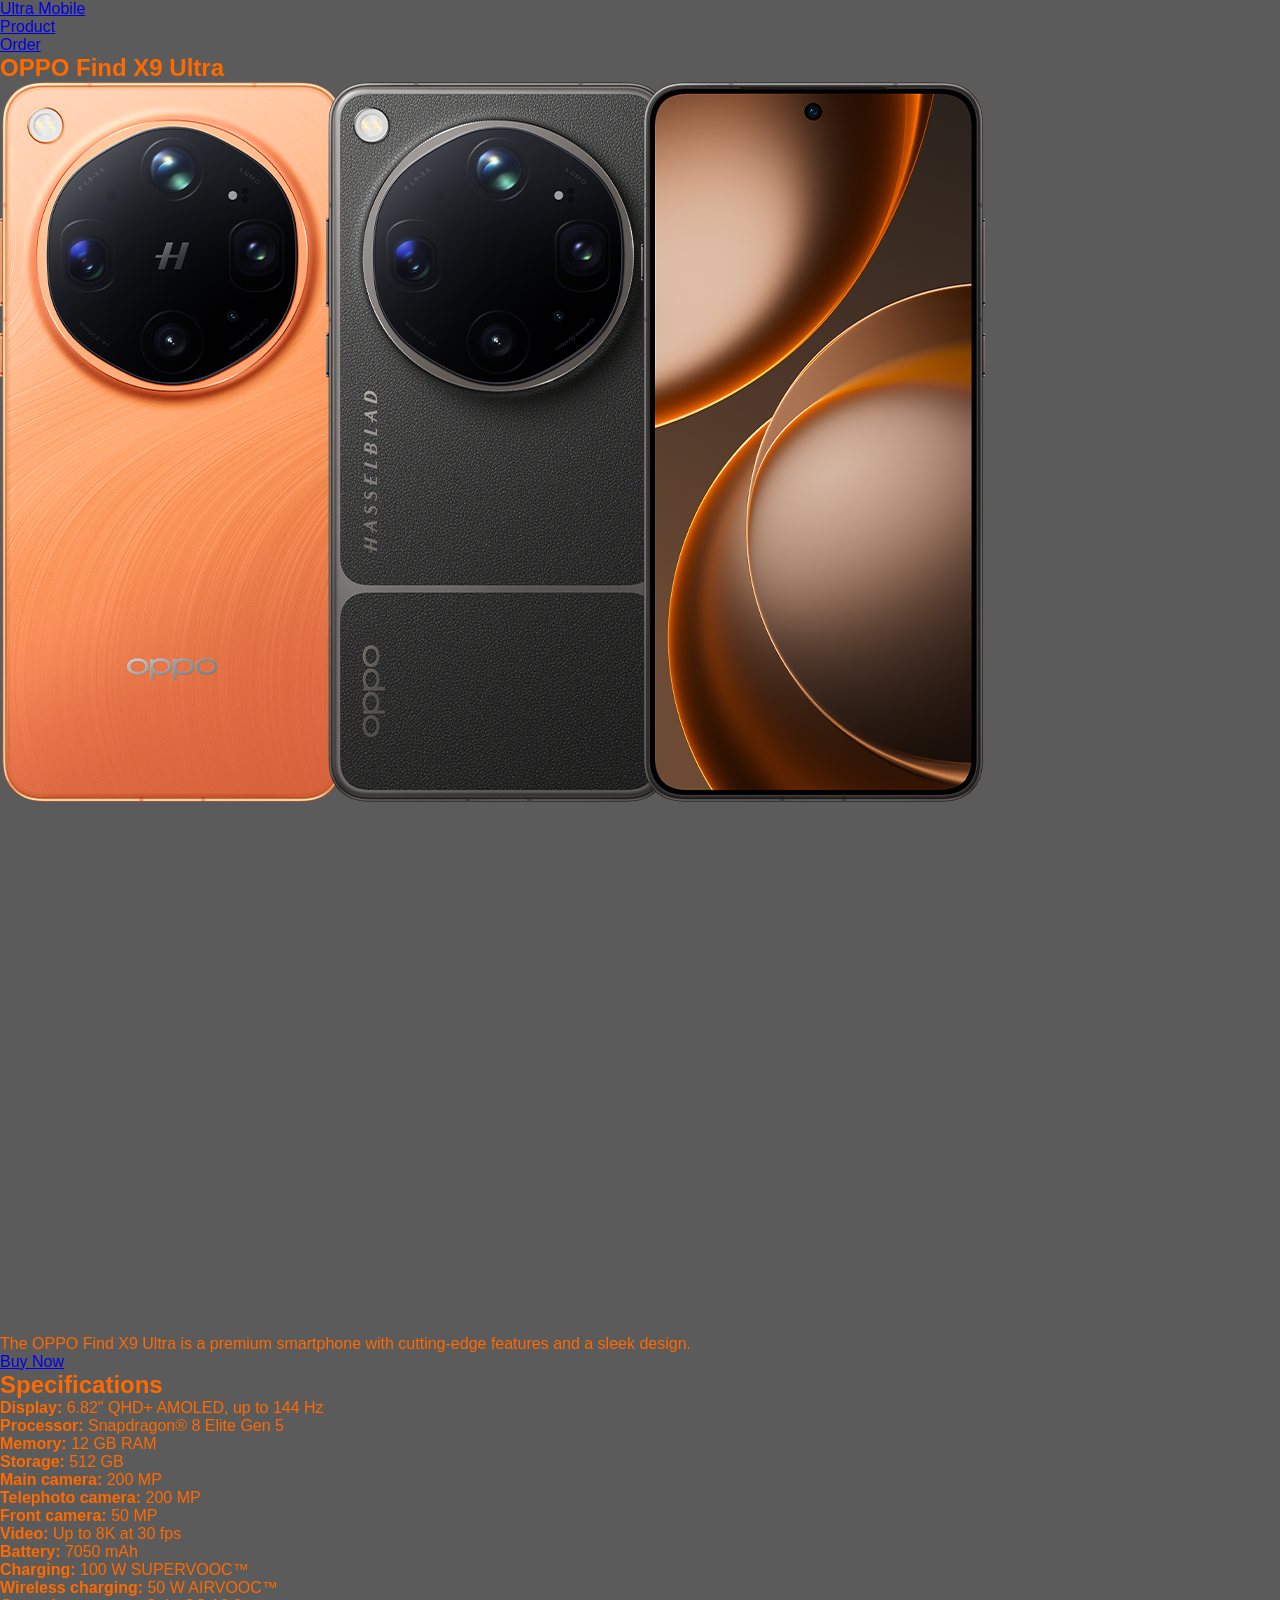
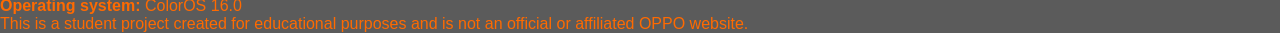
==== index.html @ 40c6cb34 "Oppdatert spesifikasjonen og gjort de strong. Og litt annen endring som farge alternativene" ====
<!doctype html>
<html lang="en">
  <head>
    <meta charset="UTF-8" />
    <meta name="viewport" content="width=device-width, initial-scale=1.0" />
    <title>OPPO Find X9 Ultra | Ultra Mobile</title>
    <link rel="stylesheet" href="css/styles.css" />
  </head>
  <body>
    <header>
      <nav class="navbar">
        <div class="logo">
          <a href="index.html">Ultra Mobile</a>
        </div>
        <ul class="nav-links">
          <li><a href="index.html">Product</a></li>
          <li><a href="order.html">Order</a></li>
        </ul>
      </nav>
    </header>
    <main>
      <section class="product">
        <h1 strong>OPPO Find X9 Ultra</h1>
        <img
          class="product-image"
          src="assets/images/orange-brown.png"
          alt="OPPO Find X9 Ultra smartphone in Canyon Orange AND Tundra Umber"
        />

        <iframe
          width="934"
          height="525"
          src="https://www.youtube.com/embed/SJoETX7-vs0"
          title="Your Next Camera Is Here | OPPO Find X9 Ultra"
          frameborder="0"
          allow="
            accelerometer;
            autoplay;
            clipboard-write;
            encrypted-media;
            gyroscope;
            picture-in-picture;
            web-share;
          "
          referrerpolicy="strict-origin-when-cross-origin"
          allowfullscreen   alt="Film of OPPO FIND X9 ULTRA" />
        ></iframe>
      
        <p>
          The OPPO Find X9 Ultra is a premium smartphone with cutting-edge
          features and a sleek design.
        </p>
        <a class="buy-now" href="order.html">Buy Now</a>
  <section class="specifications">
  <h2>Specifications</h2>

  <ul>
    <li><strong>Display:</strong> 6.82" QHD+ AMOLED, up to 144 Hz</li>
    <li><strong>Processor:</strong> Snapdragon® 8 Elite Gen 5</li>
    <li><strong>Memory:</strong> 12 GB RAM</li>
    <li><strong>Storage:</strong> 512 GB</li>
    <li><strong>Main camera:</strong> 200 MP</li>
    <li><strong>Telephoto camera:</strong> 200 MP</li>
    <li><strong>Front camera:</strong> 50 MP</li>
    <li><strong>Video:</strong> Up to 8K at 30 fps</li>
    <li><strong>Battery:</strong> 7050 mAh</li>
    <li><strong>Charging:</strong> 100 W SUPERVOOC™</li>
    <li><strong>Wireless charging:</strong> 50 W AIRVOOC™</li>
    <li><strong>Operating system:</strong> ColorOS 16.0</li>
  </ul>
</section>
      </section>
    </main>
    <footer>
      <p>
        This is a student project created for educational purposes and is not an
        official or affiliated OPPO website.
      </p>
    </footer>
  </body>
</html>
---- css/styles.css ----
* {
  margin: 0;
  padding: 0;
  box-sizing: border-box;
}

body {
  font-family: Arial, sans-serif;
  background-color: rgb(91, 91, 91);
  color: rgb(255, 106, 0);
  height: 100vh;
  width: 100vw;
}
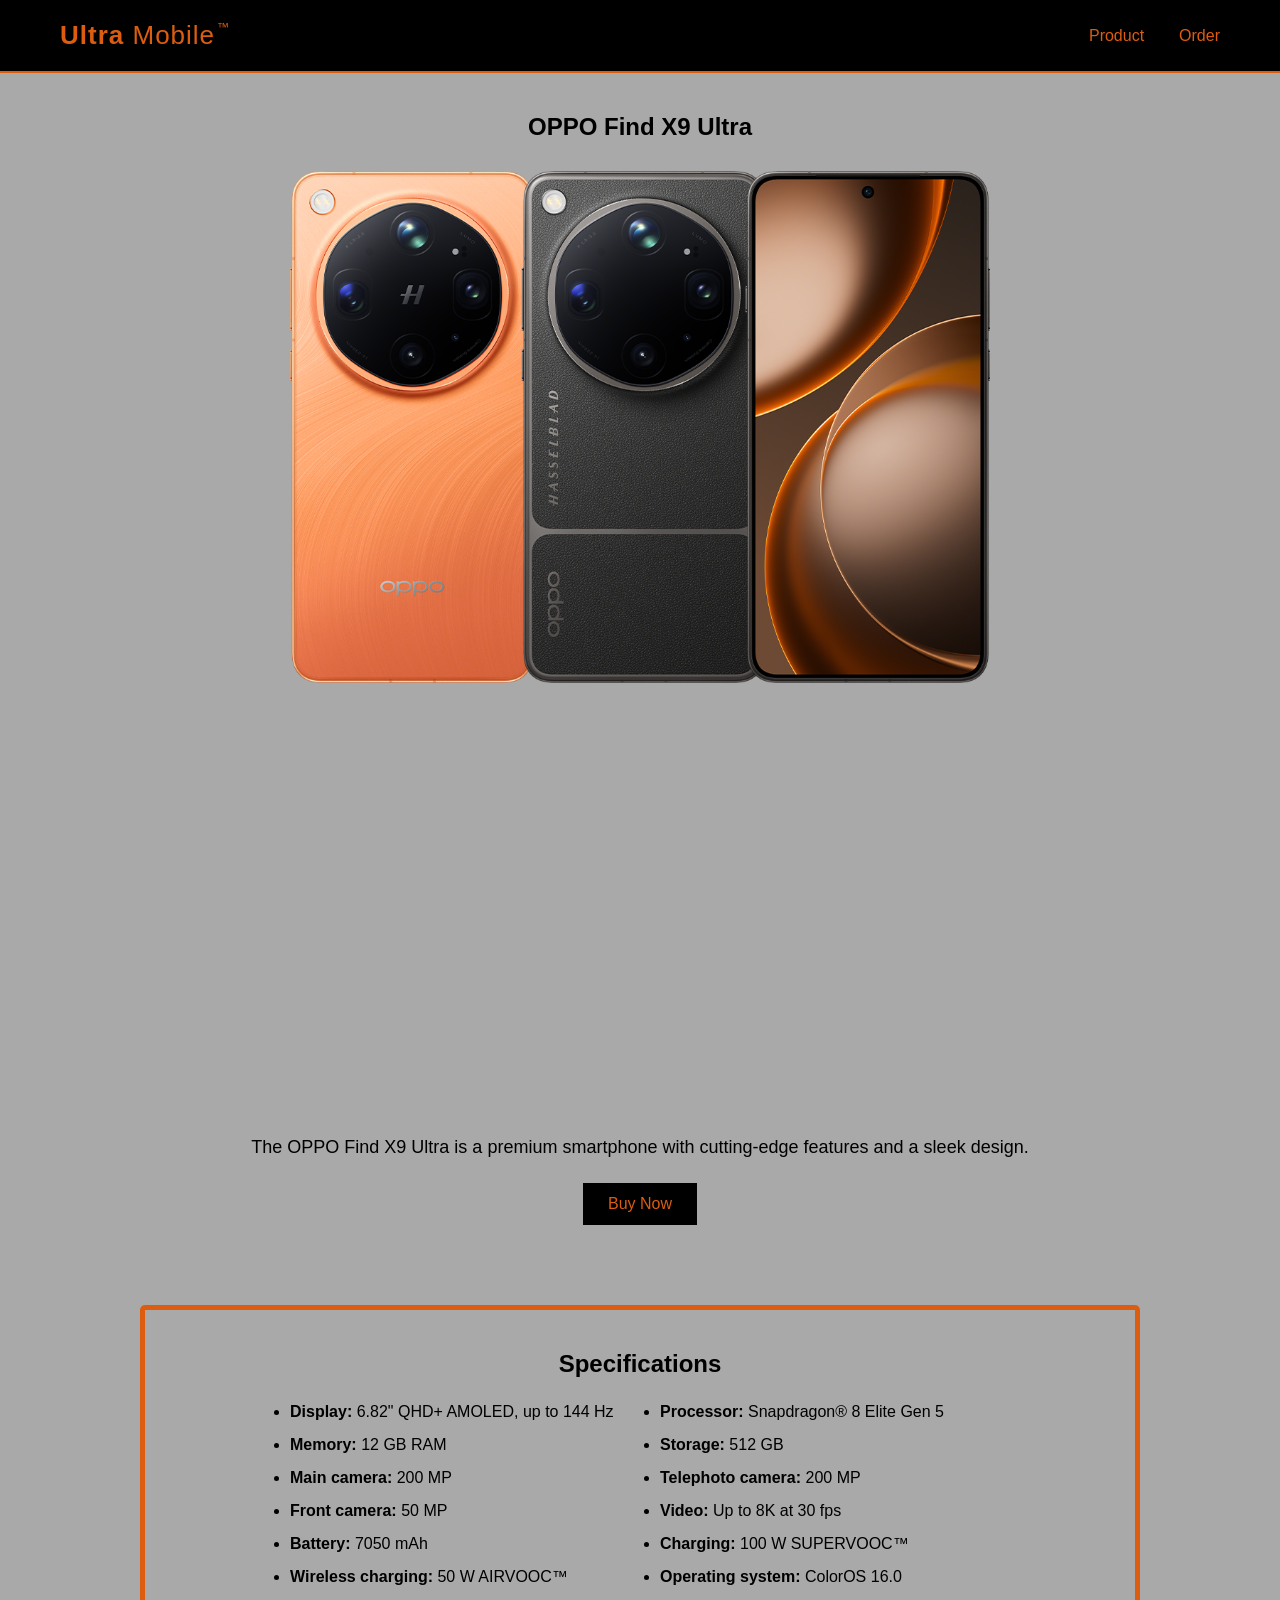
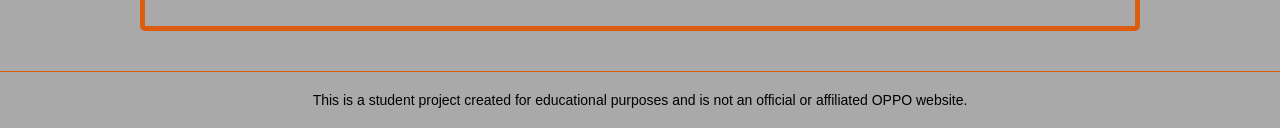
==== commit 5a3d1b69: "Add responsive design, CSS Grid, variables and BEM" ====
--- a/index.html
+++ b/index.html
@@ -9,25 +9,31 @@
   <body>
     <header>
       <nav class="navbar">
-        <div class="logo">
-          <a href="index.html">Ultra Mobile</a>
+        <div class="navbar__logo">
+          <a href="index.html">
+            <span class="navbar__ultra">Ultra</span>
+            Mobile<span class="navbar__trademark">&trade;</span>
+          </a>
         </div>
-        <ul class="nav-links">
-          <li><a href="index.html">Product</a></li>
-          <li><a href="order.html">Order</a></li>
+
+        <ul class="navbar__links">
+          <li><a class="navbar__link" href="index.html">Product</a></li>
+          <li><a class="navbar__link" href="order.html">Order</a></li>
         </ul>
       </nav>
     </header>
     <main>
       <section class="product">
-        <h1 strong>OPPO Find X9 Ultra</h1>
+        <h1>OPPO Find X9 Ultra</h1>
+
         <img
           class="product-image"
           src="assets/images/orange-brown.png"
-          alt="OPPO Find X9 Ultra smartphone in Canyon Orange AND Tundra Umber"
+          alt="OPPO Find X9 Ultra smartphone in Canyon Orange and Tundra Umber"
         />
 
         <iframe
+          class="product-video"
           width="934"
           height="525"
           src="https://www.youtube.com/embed/SJoETX7-vs0"
@@ -43,32 +49,34 @@
             web-share;
           "
           referrerpolicy="strict-origin-when-cross-origin"
-          allowfullscreen   alt="Film of OPPO FIND X9 ULTRA" />
+          allowfullscreen
         ></iframe>
-      
-        <p>
+
+        <p class="product__description">
           The OPPO Find X9 Ultra is a premium smartphone with cutting-edge
           features and a sleek design.
         </p>
+
         <a class="buy-now" href="order.html">Buy Now</a>
-  <section class="specifications">
-  <h2>Specifications</h2>
+      </section>
 
-  <ul>
-    <li><strong>Display:</strong> 6.82" QHD+ AMOLED, up to 144 Hz</li>
-    <li><strong>Processor:</strong> Snapdragon® 8 Elite Gen 5</li>
-    <li><strong>Memory:</strong> 12 GB RAM</li>
-    <li><strong>Storage:</strong> 512 GB</li>
-    <li><strong>Main camera:</strong> 200 MP</li>
-    <li><strong>Telephoto camera:</strong> 200 MP</li>
-    <li><strong>Front camera:</strong> 50 MP</li>
-    <li><strong>Video:</strong> Up to 8K at 30 fps</li>
-    <li><strong>Battery:</strong> 7050 mAh</li>
-    <li><strong>Charging:</strong> 100 W SUPERVOOC™</li>
-    <li><strong>Wireless charging:</strong> 50 W AIRVOOC™</li>
-    <li><strong>Operating system:</strong> ColorOS 16.0</li>
-  </ul>
-</section>
+      <section class="specifications">
+        <h2>Specifications</h2>
+
+        <ul>
+          <li><strong>Display:</strong> 6.82" QHD+ AMOLED, up to 144 Hz</li>
+          <li><strong>Processor:</strong> Snapdragon® 8 Elite Gen 5</li>
+          <li><strong>Memory:</strong> 12 GB RAM</li>
+          <li><strong>Storage:</strong> 512 GB</li>
+          <li><strong>Main camera:</strong> 200 MP</li>
+          <li><strong>Telephoto camera:</strong> 200 MP</li>
+          <li><strong>Front camera:</strong> 50 MP</li>
+          <li><strong>Video:</strong> Up to 8K at 30 fps</li>
+          <li><strong>Battery:</strong> 7050 mAh</li>
+          <li><strong>Charging:</strong> 100 W SUPERVOOC™</li>
+          <li><strong>Wireless charging:</strong> 50 W AIRVOOC™</li>
+          <li><strong>Operating system:</strong> ColorOS 16.0</li>
+        </ul>
       </section>
     </main>
     <footer>
--- a/css/styles.css
+++ b/css/styles.css
@@ -1,13 +1,248 @@
+:root {
+  --primary-color: #dc5d0f;
+  --black: #000000;
+  --dark-gray: darkgray;
+  --white: #ffffff;
+  --light-gray: #ddd;
+}
 * {
   margin: 0;
   padding: 0;
   box-sizing: border-box;
 }
-
 body {
-  font-family: Arial, sans-serif;
-  background-color: rgb(91, 91, 91);
-  color: rgb(255, 106, 0);
-  height: 100vh;
-  width: 100vw;
-}
+  font-family: "Franklin Gothic Medium", "Arial Narrow", Arial, sans-serif;
+  background-color: var(--dark-gray);
+}
+.navbar {
+  display: flex;
+  justify-content: space-between;
+  align-items: center;
+  padding: 20px 60px;
+  background-color: var(--black);
+  border-bottom: 2px solid var(--primary-color);
+}
+.navbar__links {
+  display: flex;
+  list-style: none;
+  gap: 35px;
+}
+.navbar a {
+  color: var(--primary-color);
+  text-decoration: none;
+}
+
+.navbar__logo a {
+  font-size: 26px;
+  font-weight: normal;
+  letter-spacing: 1px;
+  position: relative;
+}
+.navbar__ultra {
+  font-weight: bold;
+}
+
+.navbar__trademark {
+  font-size: 12px;
+  vertical-align: top;
+  margin-left: 2px;
+}
+
+.navbar__link {
+  font-size: 16px;
+  padding-bottom: 5px;
+}
+
+.navbar__link:hover {
+  color: #666;
+  border-bottom: 2px solid var(--primary-color);
+}
+.product {
+  text-align: center;
+  padding: 40px 20px;
+}
+.product h1 {
+  margin-bottom: 30px;
+}
+
+.product-image {
+  width: 100%;
+  max-width: 700px;
+  height: auto;
+  display: block;
+  margin: 0 auto 30px;
+}
+.product-video {
+  width: 100%;
+  max-width: 700px;
+  height: 394px;
+  display: block;
+  margin: 0 auto 30px;
+}
+.product__description {
+  margin-bottom: 25px;
+  font-size: 18px;
+  color: var(--black);
+}
+
+.buy-now {
+  display: inline-block;
+  padding: 12px 25px;
+  background-color: var(--black);
+  color: var(--primary-color);
+  text-decoration: none;
+}
+.buy-now:hover {
+  background-color: #444;
+}
+.specifications {
+  max-width: 1000px;
+  margin: 40px auto;
+  padding: 40px;
+  background-color: var(--dark-gray);
+  border: solid 5px var(--primary-color);
+  border-radius: 5px;
+}
+.specifications h2 {
+  text-align: center;
+  margin-bottom: 25px;
+}
+
+.specifications ul {
+  max-width: 700px;
+  margin: 0 auto;
+  display: grid;
+  grid-template-columns: 1fr 1fr;
+  gap: 15px 40px;
+}
+
+/* Begge sider */
+footer {
+  text-align: center;
+  padding: 20px;
+  font-size: 14px;
+  border-top: 1px solid var(--primary-color);
+}
+/* Order Form Styles */
+.order {
+  max-width: 600px;
+  margin: 50px auto;
+  padding: 40px;
+  background-color: var(--white);
+  border: 1px solid var(--light-gray);
+  border-radius: 10px;
+}
+
+.order h1 {
+  text-align: center;
+  margin-bottom: 35px;
+  font-size: 30px;
+}
+.order label {
+  display: block;
+  margin-bottom: 7px;
+  font-weight: bold;
+}
+.order input[type="text"],
+.order input[type="email"],
+.order input[type="number"],
+.order textarea,
+.order select {
+  width: 100%;
+  padding: 12px;
+  margin-bottom: 20px;
+  border: 1px solid #ccc;
+  border-radius: 5px;
+  font-size: 16px;
+}
+.order fieldset {
+  border: 1px solid #ccc;
+  border-radius: 5px;
+  padding: 20px;
+  margin-bottom: 20px;
+}
+#canyon-orange,
+#tundra-umber {
+  appearance: none;
+  width: 18px;
+  height: 18px;
+  border-radius: 50%;
+  vertical-align: middle;
+  cursor: pointer;
+}
+
+#canyon-orange {
+  background-color: #c96b3c;
+  border: 2px solid #c96b3c;
+}
+
+#tundra-umber {
+  background-color: #5b4636;
+  border: 2px solid #5b4636;
+}
+#canyon-orange:checked,
+#tundra-umber:checked {
+  outline: 2px solid black;
+  outline-offset: 2px;
+}
+.order legend {
+  font-weight: bold;
+  padding: 0 5px;
+}
+.order input[type="radio"] {
+  margin-right: 5px;
+}
+
+.order input[type="radio"] + label {
+  display: inline;
+  margin-right: 20px;
+  font-weight: normal;
+}
+.order button {
+  width: 100%;
+  padding: 14px;
+  background-color: var(--black);
+  color: var(--white);
+  border: none;
+  font-size: 16px;
+  cursor: pointer;
+}
+.order button:hover {
+  background-color: var(--primary-color);
+}
+/* Responsive design for smaller screens */
+@media (max-width: 768px) {
+  .navbar {
+    padding: 20px;
+  }
+
+  .navbar__links {
+    gap: 15px;
+  }
+
+  .navbar__logo a {
+    font-size: 22px;
+  }
+
+  .product {
+    padding: 30px 15px;
+  }
+
+  .product-video {
+    height: 250px;
+  }
+
+  .specifications {
+    margin: 20px;
+    padding: 25px;
+  }
+
+  .specifications ul {
+    grid-template-columns: 1fr;
+  }
+
+  .order {
+    margin: 20px;
+    padding: 25px;
+  }
+}
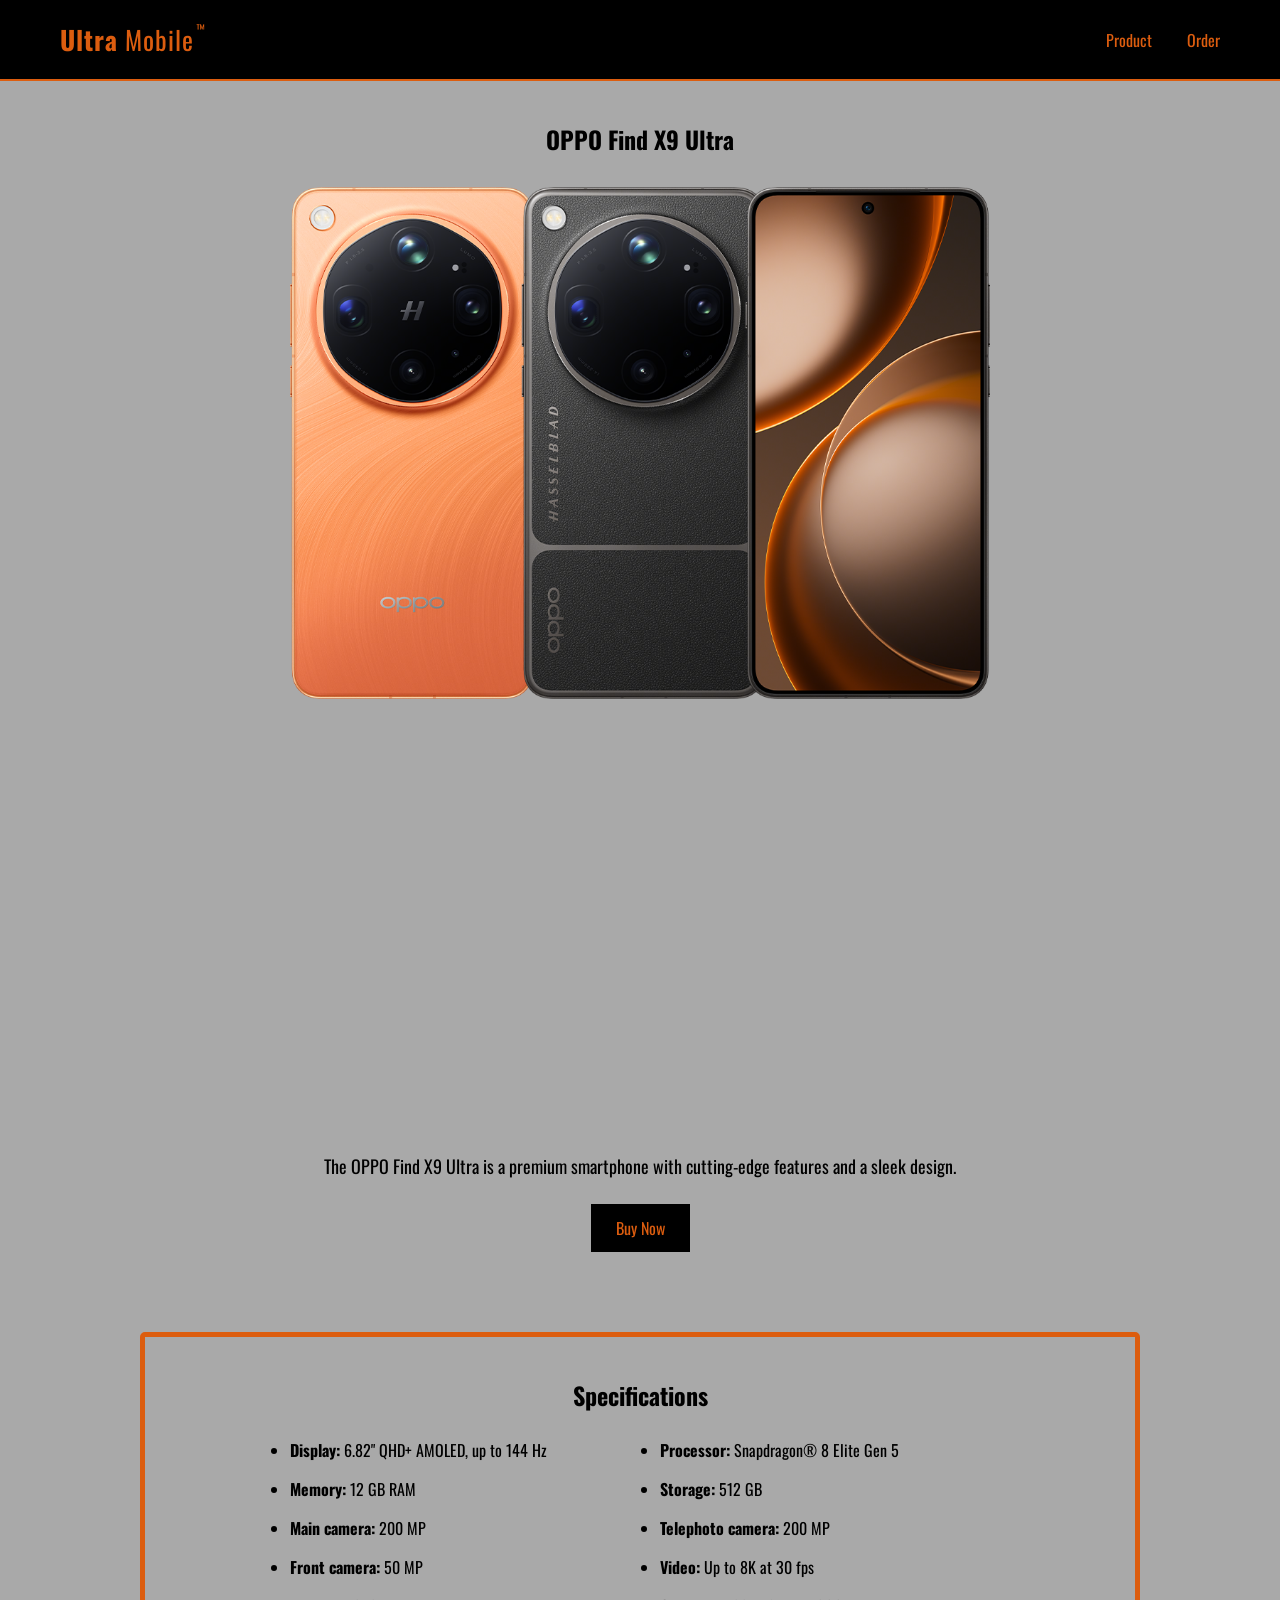
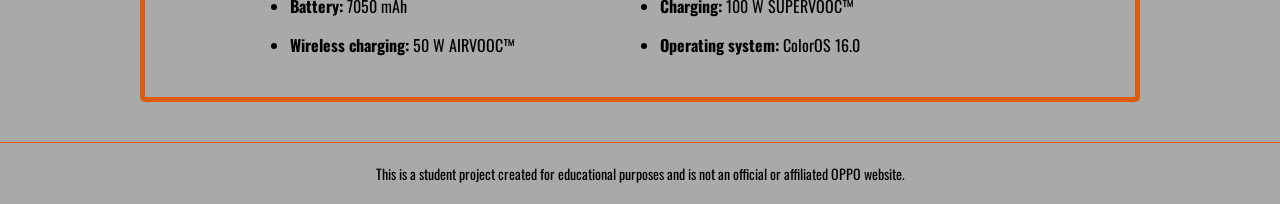
==== commit 1742409a: "Add custom font and improve CSS structure" ====
--- a/index.html
+++ b/index.html
@@ -27,17 +27,19 @@
         <h1>OPPO Find X9 Ultra</h1>
 
         <img
-          class="product-image"
+          class="product__image"
           src="assets/images/orange-brown.png"
-          alt="OPPO Find X9 Ultra smartphone in Canyon Orange and Tundra Umber"
+          alt="OPPO Find X9 Ultra smartphone
+        in Canyon Orange and Tundra Umber"
         />
 
         <iframe
-          class="product-video"
+          class="product__video"
           width="934"
           height="525"
           src="https://www.youtube.com/embed/SJoETX7-vs0"
-          title="Your Next Camera Is Here | OPPO Find X9 Ultra"
+          title="Your Next
+          Camera Is Here | OPPO Find X9 Ultra"
           frameborder="0"
           allow="
             accelerometer;
--- a/css/styles.css
+++ b/css/styles.css
@@ -1,19 +1,28 @@
+/* Google Font */
+
+@import url("https://fonts.googleapis.com/css2?family=Oswald:wght@200..700&display=swap");
+
+/* CSS Variables */
 :root {
   --primary-color: #dc5d0f;
   --black: #000000;
   --dark-gray: darkgray;
   --white: #ffffff;
   --light-gray: #ddd;
-}
+  --font-main: "Oswald", sans-serif;
+  --spacing-large: 40px;
+}
+/* Global Styles */
 * {
   margin: 0;
   padding: 0;
   box-sizing: border-box;
 }
 body {
-  font-family: "Franklin Gothic Medium", "Arial Narrow", Arial, sans-serif;
+  font-family: var(--font-main);
   background-color: var(--dark-gray);
 }
+/* Navigation */
 .navbar {
   display: flex;
   justify-content: space-between;
@@ -57,6 +66,7 @@
   color: #666;
   border-bottom: 2px solid var(--primary-color);
 }
+/* Product Section */
 .product {
   text-align: center;
   padding: 40px 20px;
@@ -65,14 +75,14 @@
   margin-bottom: 30px;
 }
 
-.product-image {
+.product__image {
   width: 100%;
   max-width: 700px;
   height: auto;
   display: block;
   margin: 0 auto 30px;
 }
-.product-video {
+.product__video {
   width: 100%;
   max-width: 700px;
   height: 394px;
@@ -95,10 +105,11 @@
 .buy-now:hover {
   background-color: #444;
 }
+/* Specifications */
 .specifications {
   max-width: 1000px;
-  margin: 40px auto;
-  padding: 40px;
+  margin: var(--spacing-large) auto;
+  padding: var(--spacing-large);
   background-color: var(--dark-gray);
   border: solid 5px var(--primary-color);
   border-radius: 5px;
@@ -116,7 +127,7 @@
   gap: 15px 40px;
 }
 
-/* Begge sider */
+/* Footer works on both pages */
 footer {
   text-align: center;
   padding: 20px;
@@ -146,17 +157,16 @@
 .order input[type="text"],
 .order input[type="email"],
 .order input[type="number"],
-.order textarea,
 .order select {
   width: 100%;
   padding: 12px;
   margin-bottom: 20px;
-  border: 1px solid #ccc;
+  border: 1px solid var(--light-gray);
   border-radius: 5px;
   font-size: 16px;
 }
 .order fieldset {
-  border: 1px solid #ccc;
+  border: 1px solid var(--light-gray);
   border-radius: 5px;
   padding: 20px;
   margin-bottom: 20px;
@@ -182,7 +192,7 @@
 }
 #canyon-orange:checked,
 #tundra-umber:checked {
-  outline: 2px solid black;
+  outline: 2px solid var(--black);
   outline-offset: 2px;
 }
 .order legend {
@@ -210,7 +220,7 @@
 .order button:hover {
   background-color: var(--primary-color);
 }
-/* Responsive design for smaller screens */
+/* Responsive Design */
 @media (max-width: 768px) {
   .navbar {
     padding: 20px;
@@ -228,7 +238,7 @@
     padding: 30px 15px;
   }
 
-  .product-video {
+  .product__video {
     height: 250px;
   }
 
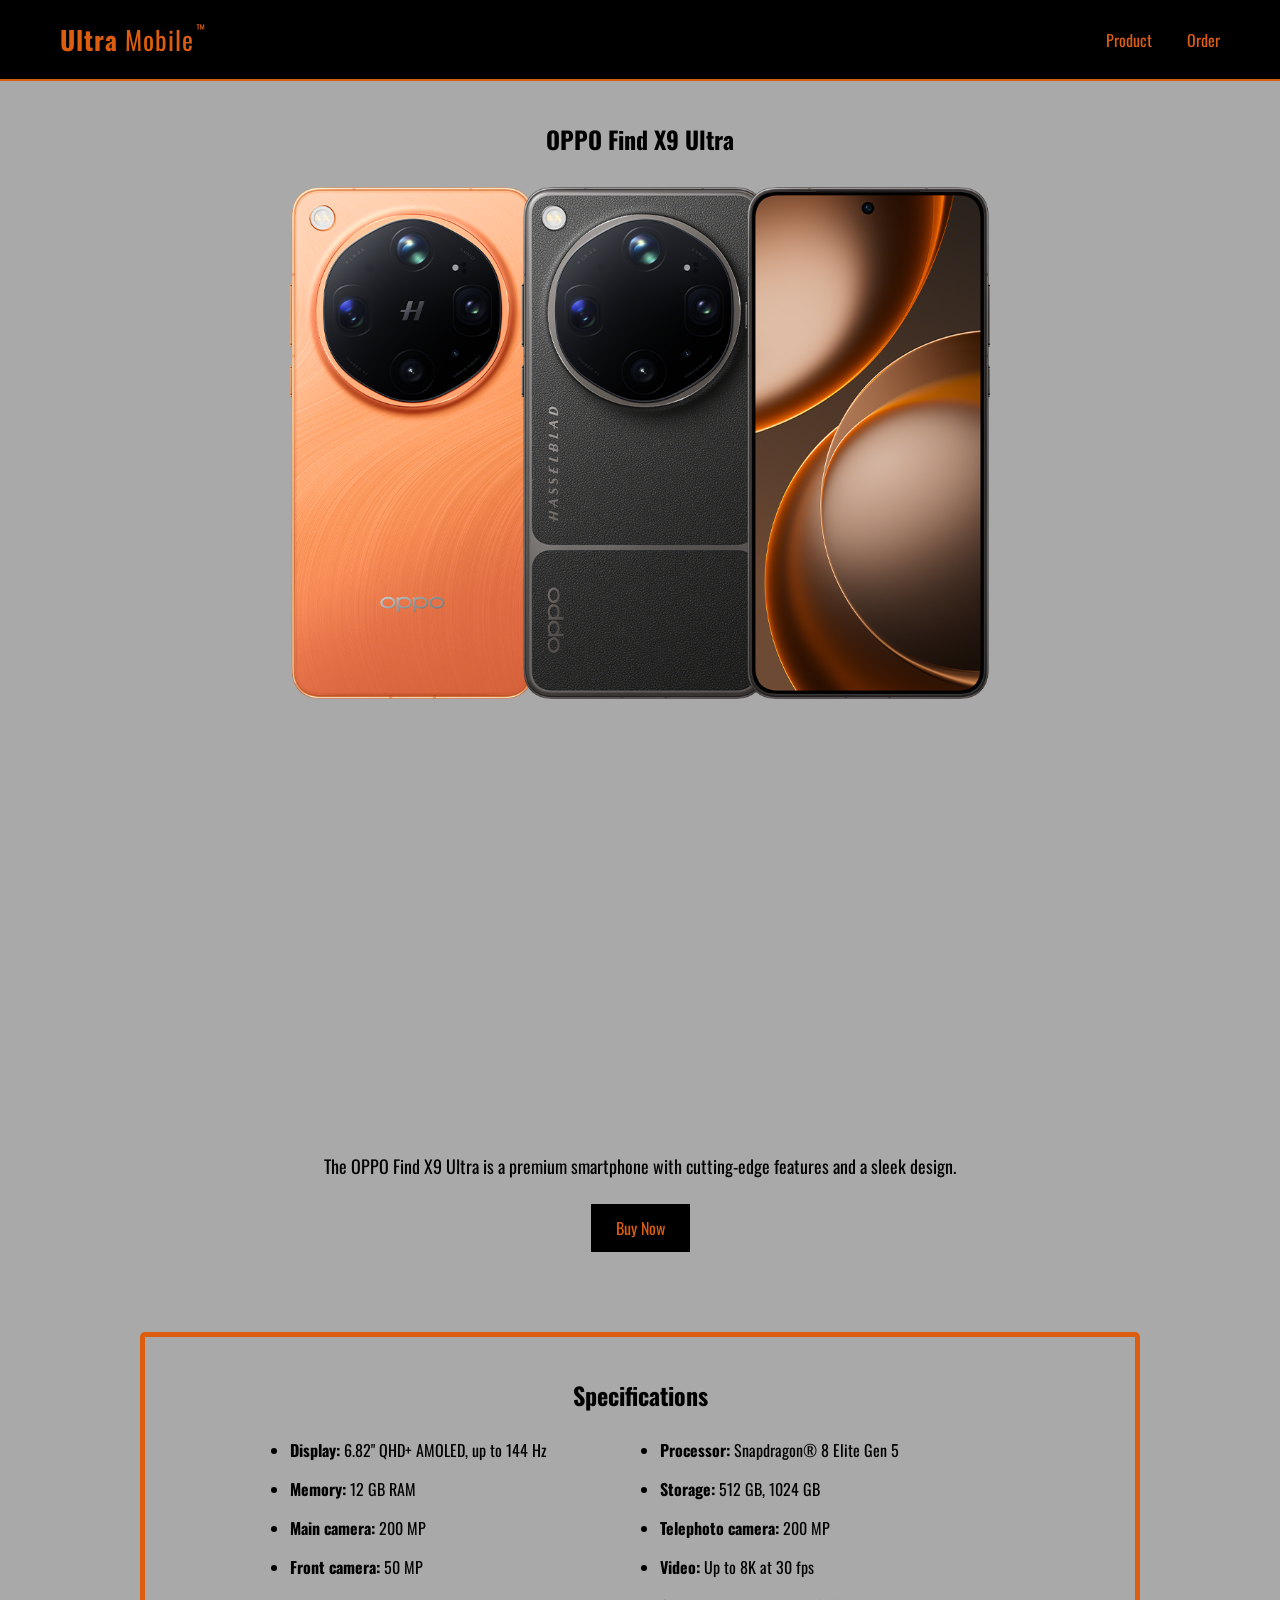
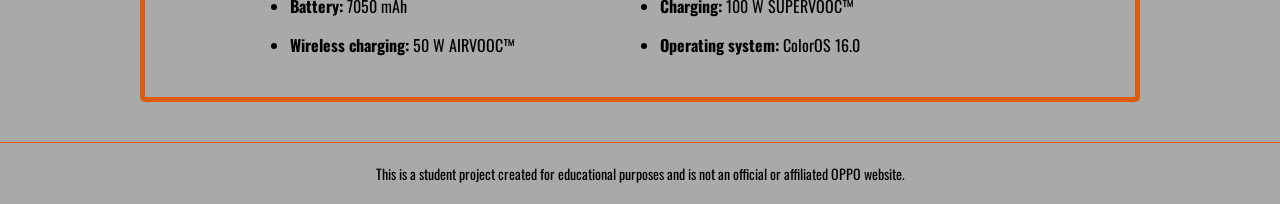
==== commit 761b23e2: "Improve styling and add order page background" ====
--- a/index.html
+++ b/index.html
@@ -69,7 +69,7 @@
           <li><strong>Display:</strong> 6.82" QHD+ AMOLED, up to 144 Hz</li>
           <li><strong>Processor:</strong> Snapdragon® 8 Elite Gen 5</li>
           <li><strong>Memory:</strong> 12 GB RAM</li>
-          <li><strong>Storage:</strong> 512 GB</li>
+          <li><strong>Storage:</strong> 512 GB, 1024 GB</li>
           <li><strong>Main camera:</strong> 200 MP</li>
           <li><strong>Telephoto camera:</strong> 200 MP</li>
           <li><strong>Front camera:</strong> 50 MP</li>
--- a/css/styles.css
+++ b/css/styles.css
@@ -30,7 +30,9 @@
   padding: 20px 60px;
   background-color: var(--black);
   border-bottom: 2px solid var(--primary-color);
-}
+
+}
+
 .navbar__links {
   display: flex;
   list-style: none;
@@ -135,11 +137,17 @@
   border-top: 1px solid var(--primary-color);
 }
 /* Order Form Styles */
+.order-page {
+  background-image: url("../assets/images/imagesbackground.png");
+  background-size: cover;
+  background-position: center;
+  background-attachment: fixed;
+}
 .order {
   max-width: 600px;
   margin: 50px auto;
   padding: 40px;
-  background-color: var(--white);
+  background-color: rgba(255, 255, 255, 0.95); .;
   border: 1px solid var(--light-gray);
   border-radius: 10px;
 }
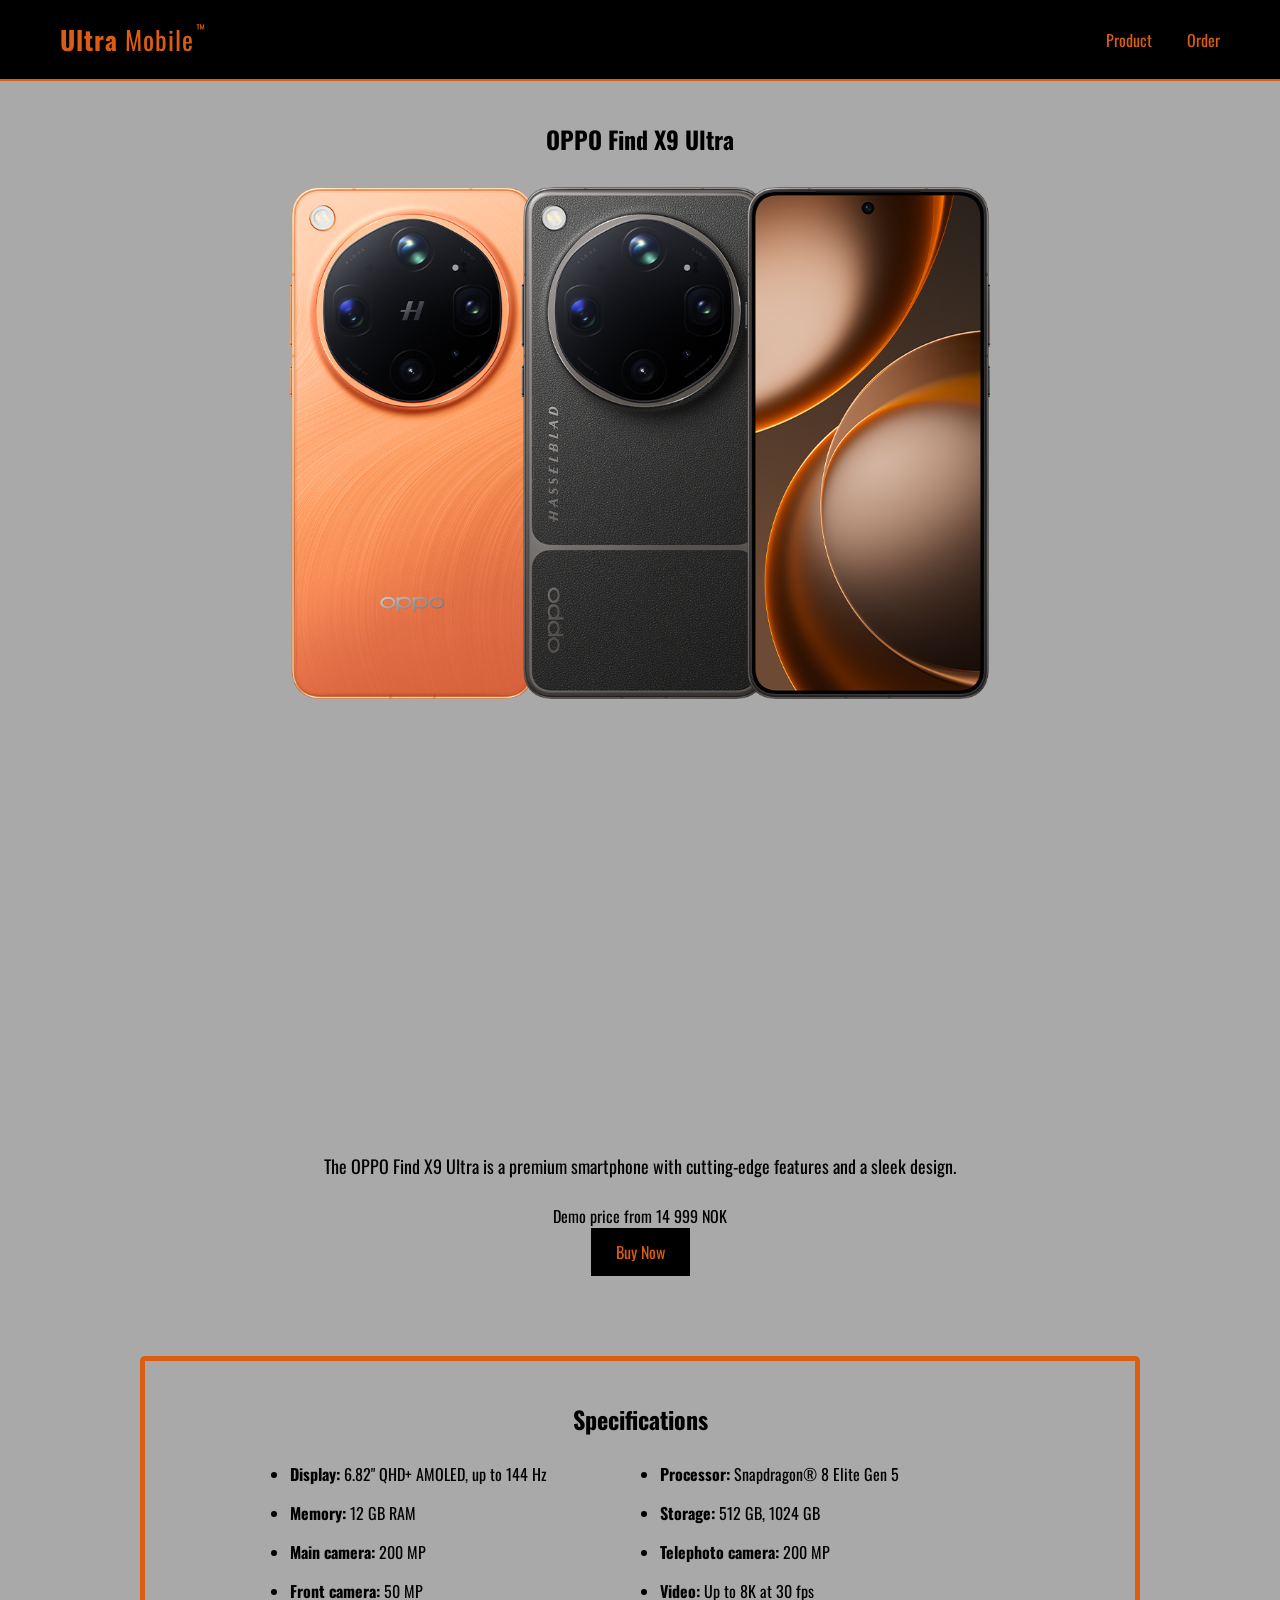
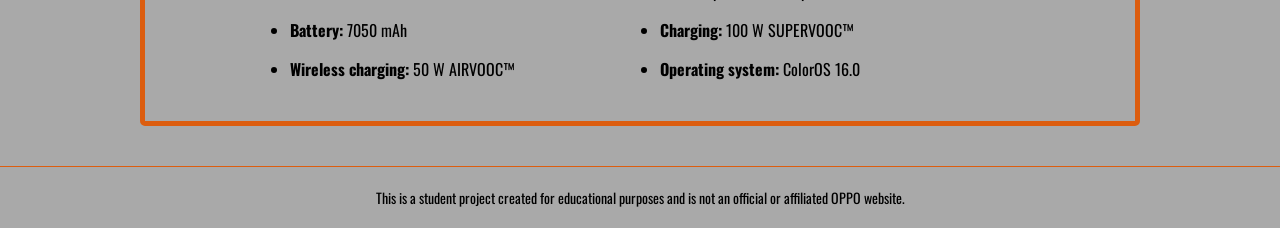
==== commit 2339b626: "Add prices for storage options" ====
--- a/index.html
+++ b/index.html
@@ -58,7 +58,7 @@
           The OPPO Find X9 Ultra is a premium smartphone with cutting-edge
           features and a sleek design.
         </p>
-
+        <p class="product__price">Demo price from 14 999 NOK</p>
         <a class="buy-now" href="order.html">Buy Now</a>
       </section>
 
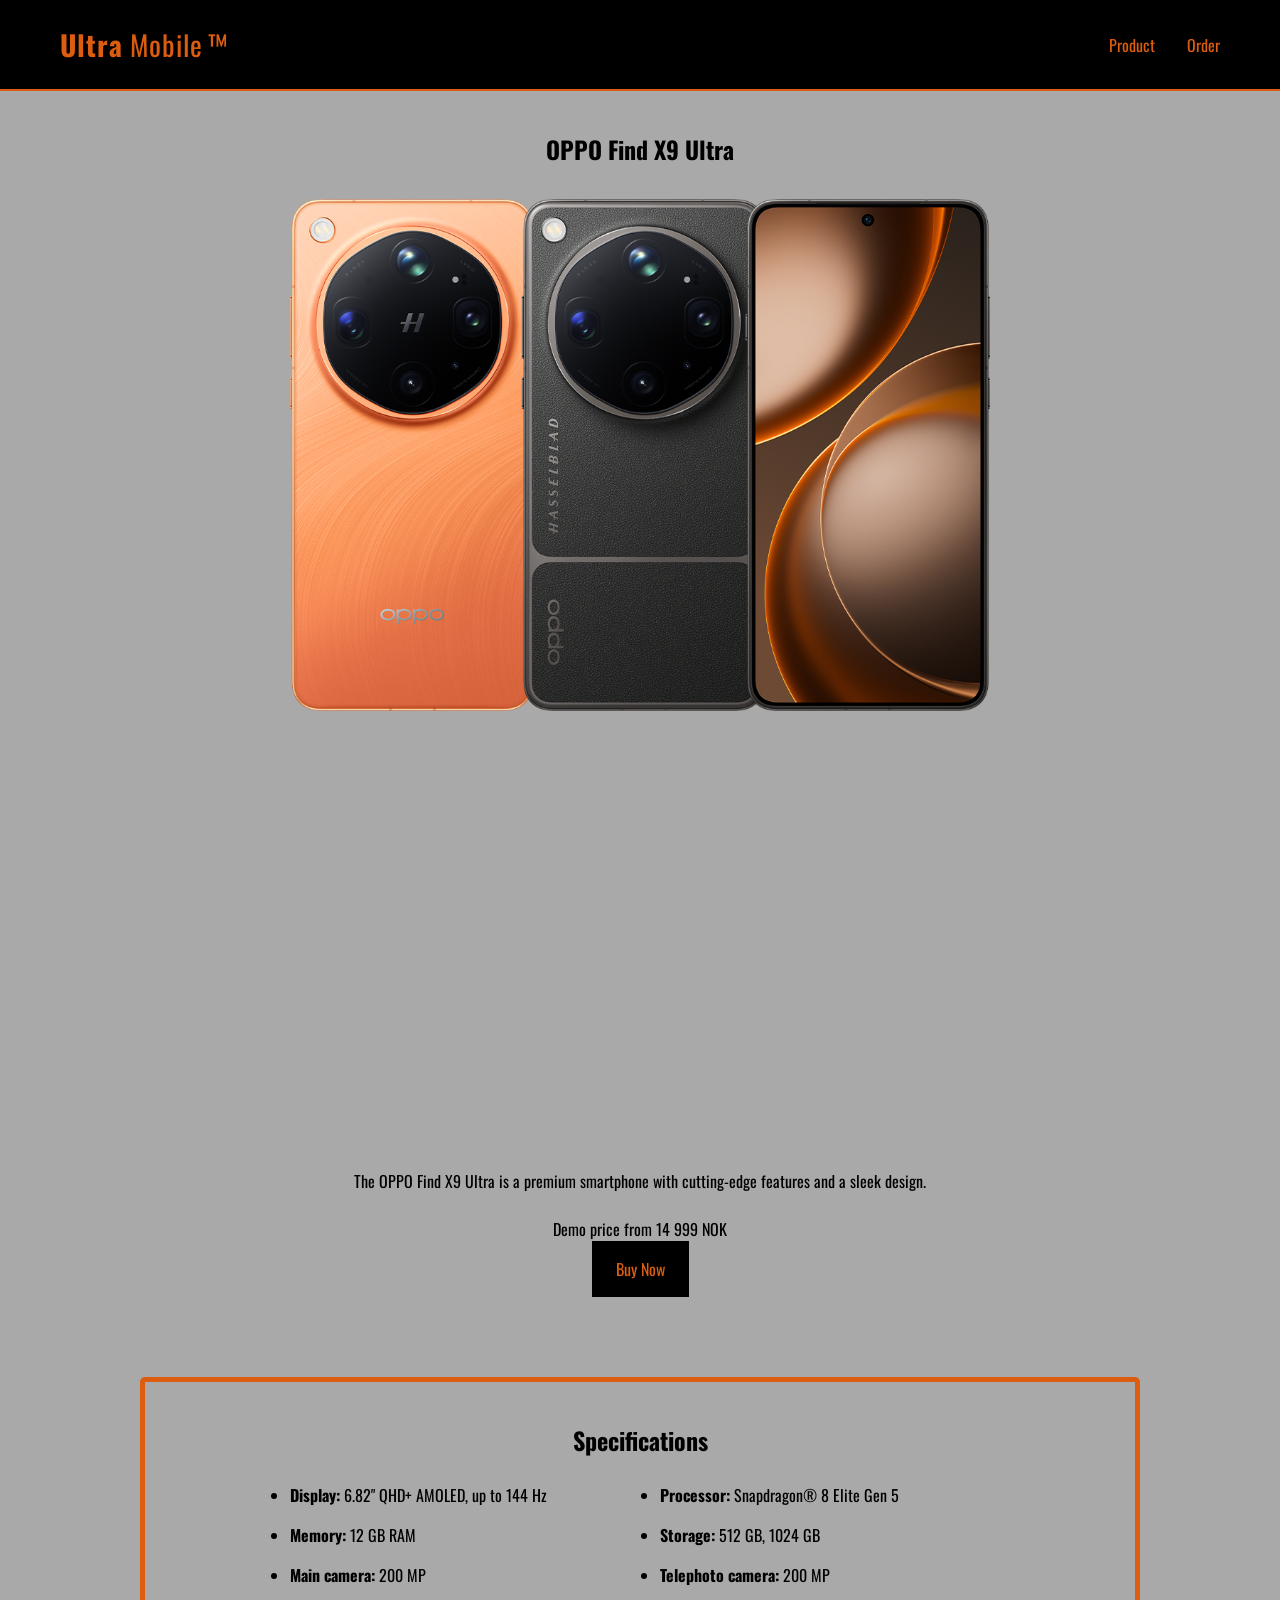
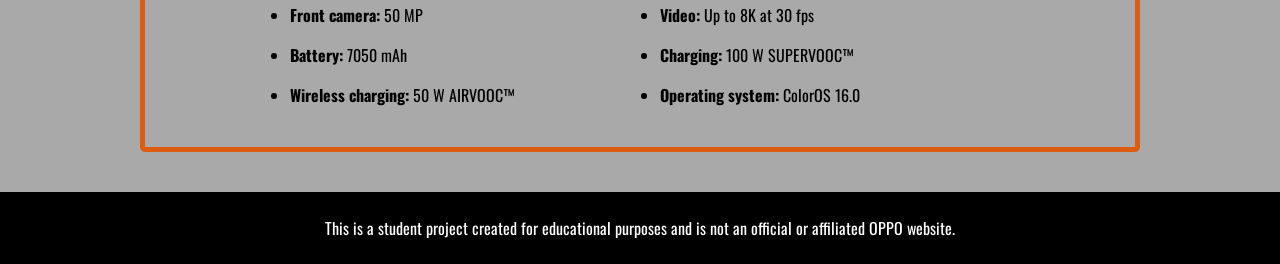
==== commit 0d454c25: "Use rem font size variables and load Google Fonts with link tags" ====
--- a/index.html
+++ b/index.html
@@ -4,6 +4,10 @@
     <meta charset="UTF-8" />
     <meta name="viewport" content="width=device-width, initial-scale=1.0" />
     <title>OPPO Find X9 Ultra | Ultra Mobile</title>
+    <link
+      href="https://fonts.googleapis.com/css2?family=Oswald:wght@200..700&display=swap"
+      rel="stylesheet"
+    />
     <link rel="stylesheet" href="css/styles.css" />
   </head>
   <body>
--- a/css/styles.css
+++ b/css/styles.css
@@ -1,6 +1,6 @@
-/* Google Font */
-
-@import url("https://fonts.googleapis.com/css2?family=Oswald:wght@200..700&display=swap");
+
+
+
 
 /* CSS Variables */
 :root {
@@ -10,7 +10,21 @@
   --white: #ffffff;
   --light-gray: #ddd;
   --font-main: "Oswald", sans-serif;
+  --spacing-extra-small: 4px;
+  --spacing-small: 8px;
+  --spacing-medium: 16px;
+  --spacing-normal: 24px;
+  --spacing-big: 32px;
   --spacing-large: 40px;
+  --spacing-extra-large: 60px;
+  --font-size-nav: 1.125rem; /*  18 px */
+  --font-size-logo: 1.75rem; /*  28 px */
+  --font-size-xs: 0.75rem; /* 12 px */
+  --font-size-small: 0.875rem; /* 14 px */
+  --font-size-base: 1rem; /* 16 px */
+  --font-size-description: 1.125rem; /* 18 px */
+  --font-size-logo-mobile: 1.375rem; /* 22 px */
+  --font-size-title: 1.875rem; /* 30 px */
 }
 /* Global Styles */
 * {
@@ -27,16 +41,15 @@
   display: flex;
   justify-content: space-between;
   align-items: center;
-  padding: 20px 60px;
+  padding: var(--spacing-normal) var(--spacing-extra-large);
   background-color: var(--black);
   border-bottom: 2px solid var(--primary-color);
-
 }
 
 .navbar__links {
   display: flex;
   list-style: none;
-  gap: 35px;
+  gap: var(--spacing-big);
 }
 .navbar a {
   color: var(--primary-color);
@@ -44,7 +57,7 @@
 }
 
 .navbar__logo a {
-  font-size: 26px;
+  font-size: var(--font-size-logo);
   font-weight: normal;
   letter-spacing: 1px;
   position: relative;
@@ -54,13 +67,13 @@
 }
 
 .navbar__trademark {
-  font-size: 12px;
+  font-size: var(--font-size-xs)
   vertical-align: top;
-  margin-left: 2px;
+  margin-left: var(--spacing-extra-small);
 }
 
 .navbar__link {
-  font-size: 16px;
+  font-size: font-size-nav;
   padding-bottom: 5px;
 }
 
@@ -71,10 +84,10 @@
 /* Product Section */
 .product {
   text-align: center;
-  padding: 40px 20px;
+  padding: var(--spacing-large) var(--spacing-medium);
 }
 .product h1 {
-  margin-bottom: 30px;
+  margin-bottom: var(--spacing-big);
 }
 
 .product__image {
@@ -82,24 +95,24 @@
   max-width: 700px;
   height: auto;
   display: block;
-  margin: 0 auto 30px;
+  margin: 0 auto var(--spacing-big);
 }
 .product__video {
   width: 100%;
   max-width: 700px;
   height: 394px;
   display: block;
-  margin: 0 auto 30px;
+  margin: 0 auto var(--spacing-big);
 }
 .product__description {
-  margin-bottom: 25px;
-  font-size: 18px;
+  margin-bottom: var(--spacing-normal);
+  font-size: var(--font-size-description)
   color: var(--black);
 }
 
 .buy-now {
   display: inline-block;
-  padding: 12px 25px;
+  padding: var(--spacing-medium) var(--spacing-normal);
   background-color: var(--black);
   color: var(--primary-color);
   text-decoration: none;
@@ -126,14 +139,16 @@
   margin: 0 auto;
   display: grid;
   grid-template-columns: 1fr 1fr;
-  gap: 15px 40px;
+  gap: var(--spacing-medium) var(--spacing-large);
 }
 
 /* Footer works on both pages */
 footer {
   text-align: center;
-  padding: 20px;
-  font-size: 14px;
+  padding: var(--spacing-normal);
+  color: var(--white);
+  background-color: var(--black);
+  font-size: var(--font-size-small)
   border-top: 1px solid var(--primary-color);
 }
 /* Order Form Styles */
@@ -145,21 +160,21 @@
 }
 .order {
   max-width: 600px;
-  margin: 50px auto;
-  padding: 40px;
-  background-color: rgba(255, 255, 255, 0.95); .;
+  margin: var(--spacing-large) auto;
+  padding: var(--spacing-large);
+  background-color: rgba(255, 255, 255, 0.95);
   border: 1px solid var(--light-gray);
   border-radius: 10px;
 }
 
 .order h1 {
   text-align: center;
-  margin-bottom: 35px;
-  font-size: 30px;
+  margin-bottom: var(--spacing-big);
+  font-size: var(--font-size-title)
 }
 .order label {
   display: block;
-  margin-bottom: 7px;
+  margin-bottom: var(--spacing-small);
   font-weight: bold;
 }
 .order input[type="text"],
@@ -167,17 +182,17 @@
 .order input[type="number"],
 .order select {
   width: 100%;
-  padding: 12px;
-  margin-bottom: 20px;
+  padding: var(--spacing-medium);
+  margin-bottom: var(--spacing-normal);
   border: 1px solid var(--light-gray);
   border-radius: 5px;
-  font-size: 16px;
+  font-size: var(--font-size-base)
 }
 .order fieldset {
   border: 1px solid var(--light-gray);
   border-radius: 5px;
-  padding: 20px;
-  margin-bottom: 20px;
+  padding: var(--spacing-normal);
+  margin-bottom: var(--spacing-normal);
 }
 #canyon-orange,
 #tundra-umber {
@@ -205,10 +220,10 @@
 }
 .order legend {
   font-weight: bold;
-  padding: 0 5px;
+  padding: 0 var(--spacing-xs);
 }
 .order input[type="radio"] {
-  margin-right: 5px;
+  margin-right: var(--spacing-normal);
 }
 
 .order input[type="radio"] + label {
@@ -218,11 +233,11 @@
 }
 .order button {
   width: 100%;
-  padding: 14px;
+  padding: var(--spacing-medium);
   background-color: var(--black);
   color: var(--white);
   border: none;
-  font-size: 16px;
+  font-size: var(--font-size-base)
   cursor: pointer;
 }
 .order button:hover {
@@ -231,19 +246,19 @@
 /* Responsive Design */
 @media (max-width: 768px) {
   .navbar {
-    padding: 20px;
+    padding: var(--spacing-normal);
   }
 
   .navbar__links {
-    gap: 15px;
+    gap: var(--spacing-medium);
   }
 
   .navbar__logo a {
-    font-size: 22px;
+    font-size: var(--font-size-logo-mobile)
   }
 
   .product {
-    padding: 30px 15px;
+    padding: var(--spacing-big) var(--spacing-medium);
   }
 
   .product__video {
@@ -251,8 +266,8 @@
   }
 
   .specifications {
-    margin: 20px;
-    padding: 25px;
+    margin: var(--spacing-normal);
+    padding: var(--spacing-normal);
   }
 
   .specifications ul {
@@ -260,7 +275,7 @@
   }
 
   .order {
-    margin: 20px;
-    padding: 25px;
-  }
-}
+    margin: var(--spacing-normal);
+    padding: var(--spacing-normal);
+  }
+}
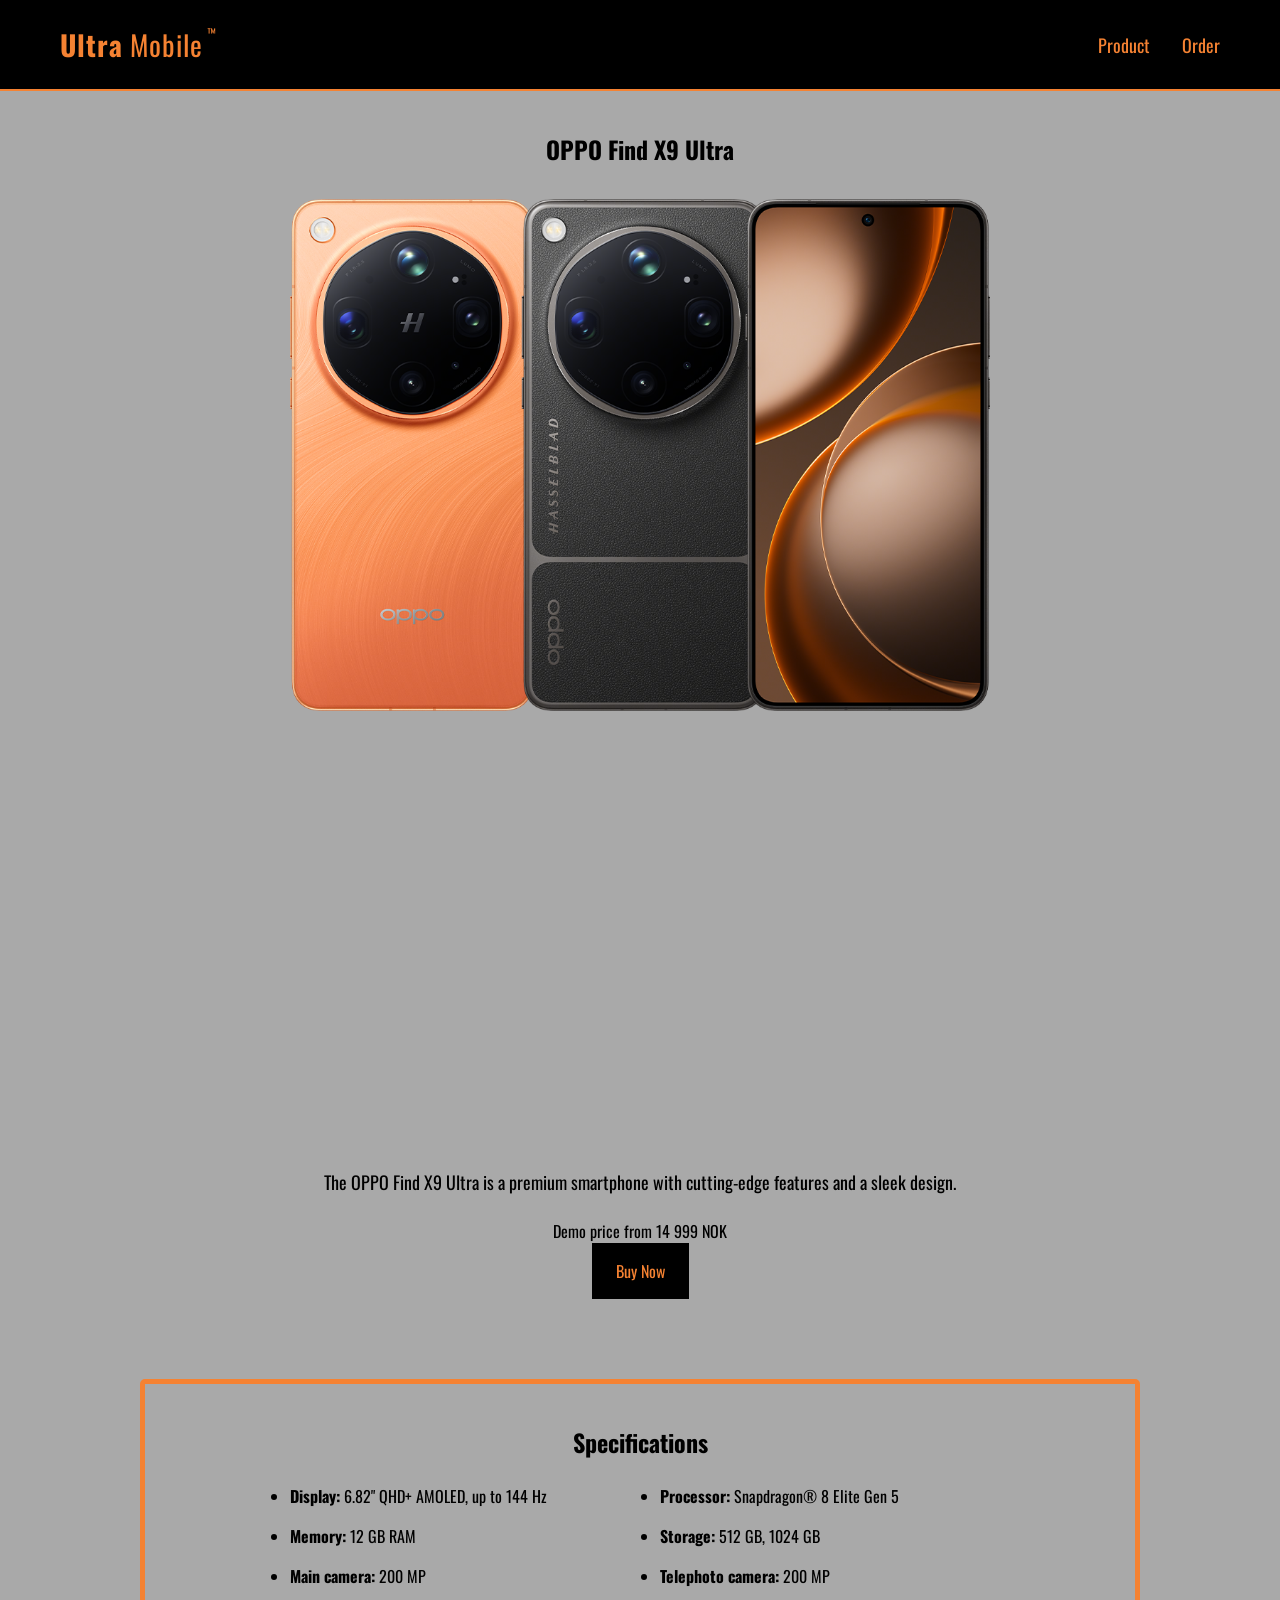
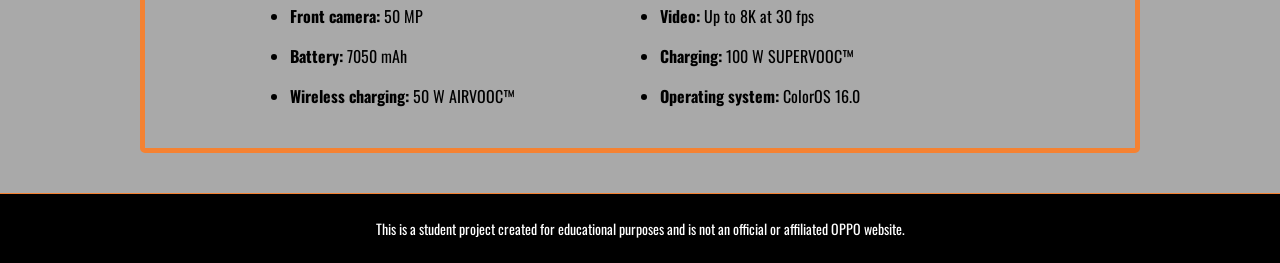
==== commit 88bb7052: "Split CSS into navbar, footer, variables and reset files and improve color contrast" ====
--- a/index.html
+++ b/index.html
@@ -8,7 +8,12 @@
       href="https://fonts.googleapis.com/css2?family=Oswald:wght@200..700&display=swap"
       rel="stylesheet"
     />
+    <!--CSS Files -->
+    <link rel="stylesheet" href="css/reset.css" />
+    <link rel="stylesheet" href="css/variables.css" />
     <link rel="stylesheet" href="css/styles.css" />
+    <link rel="stylesheet" href="css/navbar.css" />
+    <link rel="stylesheet" href="css/footer.css" />
   </head>
   <body>
     <header>
--- a/css/variables.css
+++ b/css/variables.css
@@ -0,0 +1,24 @@
+/* CSS Variables */
+:root {
+  --primary-color: #f58232;
+  --black: #000000;
+  --dark-gray: darkgray;
+  --white: #ffffff;
+  --light-gray: #ddd;
+  --font-main: "Oswald", sans-serif;
+  --spacing-extra-small: 4px;
+  --spacing-small: 8px;
+  --spacing-medium: 16px;
+  --spacing-normal: 24px;
+  --spacing-big: 32px;
+  --spacing-large: 40px;
+  --spacing-extra-large: 60px;
+  --font-size-nav: 1.125rem; /*  18 px */
+  --font-size-logo: 1.75rem; /*  28 px */
+  --font-size-xs: 0.75rem; /* 12 px */
+  --font-size-small: 0.875rem; /* 14 px */
+  --font-size-base: 1rem; /* 16 px */
+  --font-size-description: 1.125rem; /* 18 px */
+  --font-size-logo-mobile: 1.375rem; /* 22 px */
+  --font-size-title: 1.875rem; /* 30 px */
+}
--- a/css/styles.css
+++ b/css/styles.css
@@ -1,10 +1,6 @@
-
-
-
-
 /* CSS Variables */
 :root {
-  --primary-color: #dc5d0f;
+  --primary-color: #f58232;
   --black: #000000;
   --dark-gray: darkgray;
   --white: #ffffff;
@@ -36,51 +32,7 @@
   font-family: var(--font-main);
   background-color: var(--dark-gray);
 }
-/* Navigation */
-.navbar {
-  display: flex;
-  justify-content: space-between;
-  align-items: center;
-  padding: var(--spacing-normal) var(--spacing-extra-large);
-  background-color: var(--black);
-  border-bottom: 2px solid var(--primary-color);
-}
-
-.navbar__links {
-  display: flex;
-  list-style: none;
-  gap: var(--spacing-big);
-}
-.navbar a {
-  color: var(--primary-color);
-  text-decoration: none;
-}
-
-.navbar__logo a {
-  font-size: var(--font-size-logo);
-  font-weight: normal;
-  letter-spacing: 1px;
-  position: relative;
-}
-.navbar__ultra {
-  font-weight: bold;
-}
-
-.navbar__trademark {
-  font-size: var(--font-size-xs)
-  vertical-align: top;
-  margin-left: var(--spacing-extra-small);
-}
-
-.navbar__link {
-  font-size: font-size-nav;
-  padding-bottom: 5px;
-}
-
-.navbar__link:hover {
-  color: #666;
-  border-bottom: 2px solid var(--primary-color);
-}
+
 /* Product Section */
 .product {
   text-align: center;
@@ -106,7 +58,7 @@
 }
 .product__description {
   margin-bottom: var(--spacing-normal);
-  font-size: var(--font-size-description)
+  font-size: var(--font-size-description);
   color: var(--black);
 }
 
@@ -131,7 +83,7 @@
 }
 .specifications h2 {
   text-align: center;
-  margin-bottom: 25px;
+  margin-bottom: var(--spacing-normal);
 }
 
 .specifications ul {
@@ -142,15 +94,6 @@
   gap: var(--spacing-medium) var(--spacing-large);
 }
 
-/* Footer works on both pages */
-footer {
-  text-align: center;
-  padding: var(--spacing-normal);
-  color: var(--white);
-  background-color: var(--black);
-  font-size: var(--font-size-small)
-  border-top: 1px solid var(--primary-color);
-}
 /* Order Form Styles */
 .order-page {
   background-image: url("../assets/images/imagesbackground.png");
@@ -170,7 +113,7 @@
 .order h1 {
   text-align: center;
   margin-bottom: var(--spacing-big);
-  font-size: var(--font-size-title)
+  font-size: var(--font-size-title);
 }
 .order label {
   display: block;
@@ -186,7 +129,7 @@
   margin-bottom: var(--spacing-normal);
   border: 1px solid var(--light-gray);
   border-radius: 5px;
-  font-size: var(--font-size-base)
+  font-size: var(--font-size-base);
 }
 .order fieldset {
   border: 1px solid var(--light-gray);
@@ -220,15 +163,15 @@
 }
 .order legend {
   font-weight: bold;
-  padding: 0 var(--spacing-xs);
+  padding: 0 var(--spacing-extra-small);
 }
 .order input[type="radio"] {
-  margin-right: var(--spacing-normal);
+  margin-right: var(--spacing-extra-small);
 }
 
 .order input[type="radio"] + label {
   display: inline;
-  margin-right: 20px;
+  margin-right: var(--spacing-normal);
   font-weight: normal;
 }
 .order button {
@@ -237,26 +180,15 @@
   background-color: var(--black);
   color: var(--white);
   border: none;
-  font-size: var(--font-size-base)
+  font-size: var(--font-size-base);
   cursor: pointer;
 }
 .order button:hover {
   background-color: var(--primary-color);
 }
+
 /* Responsive Design */
 @media (max-width: 768px) {
-  .navbar {
-    padding: var(--spacing-normal);
-  }
-
-  .navbar__links {
-    gap: var(--spacing-medium);
-  }
-
-  .navbar__logo a {
-    font-size: var(--font-size-logo-mobile)
-  }
-
   .product {
     padding: var(--spacing-big) var(--spacing-medium);
   }
--- a/css/navbar.css
+++ b/css/navbar.css
@@ -0,0 +1,59 @@
+/* Navigation */
+.navbar {
+  display: flex;
+  justify-content: space-between;
+  align-items: center;
+  padding: var(--spacing-normal) var(--spacing-extra-large);
+  background-color: var(--black);
+  border-bottom: 2px solid var(--primary-color);
+}
+
+.navbar__links {
+  display: flex;
+  list-style: none;
+  gap: var(--spacing-big);
+}
+.navbar a {
+  color: var(--primary-color);
+  text-decoration: none;
+}
+
+.navbar__logo a {
+  font-size: var(--font-size-logo);
+  font-weight: normal;
+  letter-spacing: 1px;
+  position: relative;
+}
+.navbar__ultra {
+  font-weight: bold;
+}
+
+.navbar__trademark {
+  font-size: var(--font-size-xs);
+  vertical-align: top;
+  margin-left: var(--spacing-extra-small);
+}
+
+.navbar__link {
+  font-size: var(--font-size-nav);
+  padding-bottom: var(--spacing-small);
+}
+
+.navbar__link:hover {
+  color: var(--white);
+  border-bottom: 2px solid var(--primary-color);
+}
+/* Responsive Design */
+@media (max-width: 768px) {
+  .navbar {
+    padding: var(--spacing-normal);
+  }
+
+  .navbar__links {
+    gap: var(--spacing-medium);
+  }
+
+  .navbar__logo a {
+    font-size: var(--font-size-logo-mobile);
+  }
+}
--- a/css/footer.css
+++ b/css/footer.css
@@ -0,0 +1,9 @@
+/* Footer works on both pages */
+footer {
+  text-align: center;
+  padding: var(--spacing-normal);
+  color: var(--white);
+  background-color: var(--black);
+  font-size: var(--font-size-small);
+  border-top: 1px solid var(--primary-color);
+}
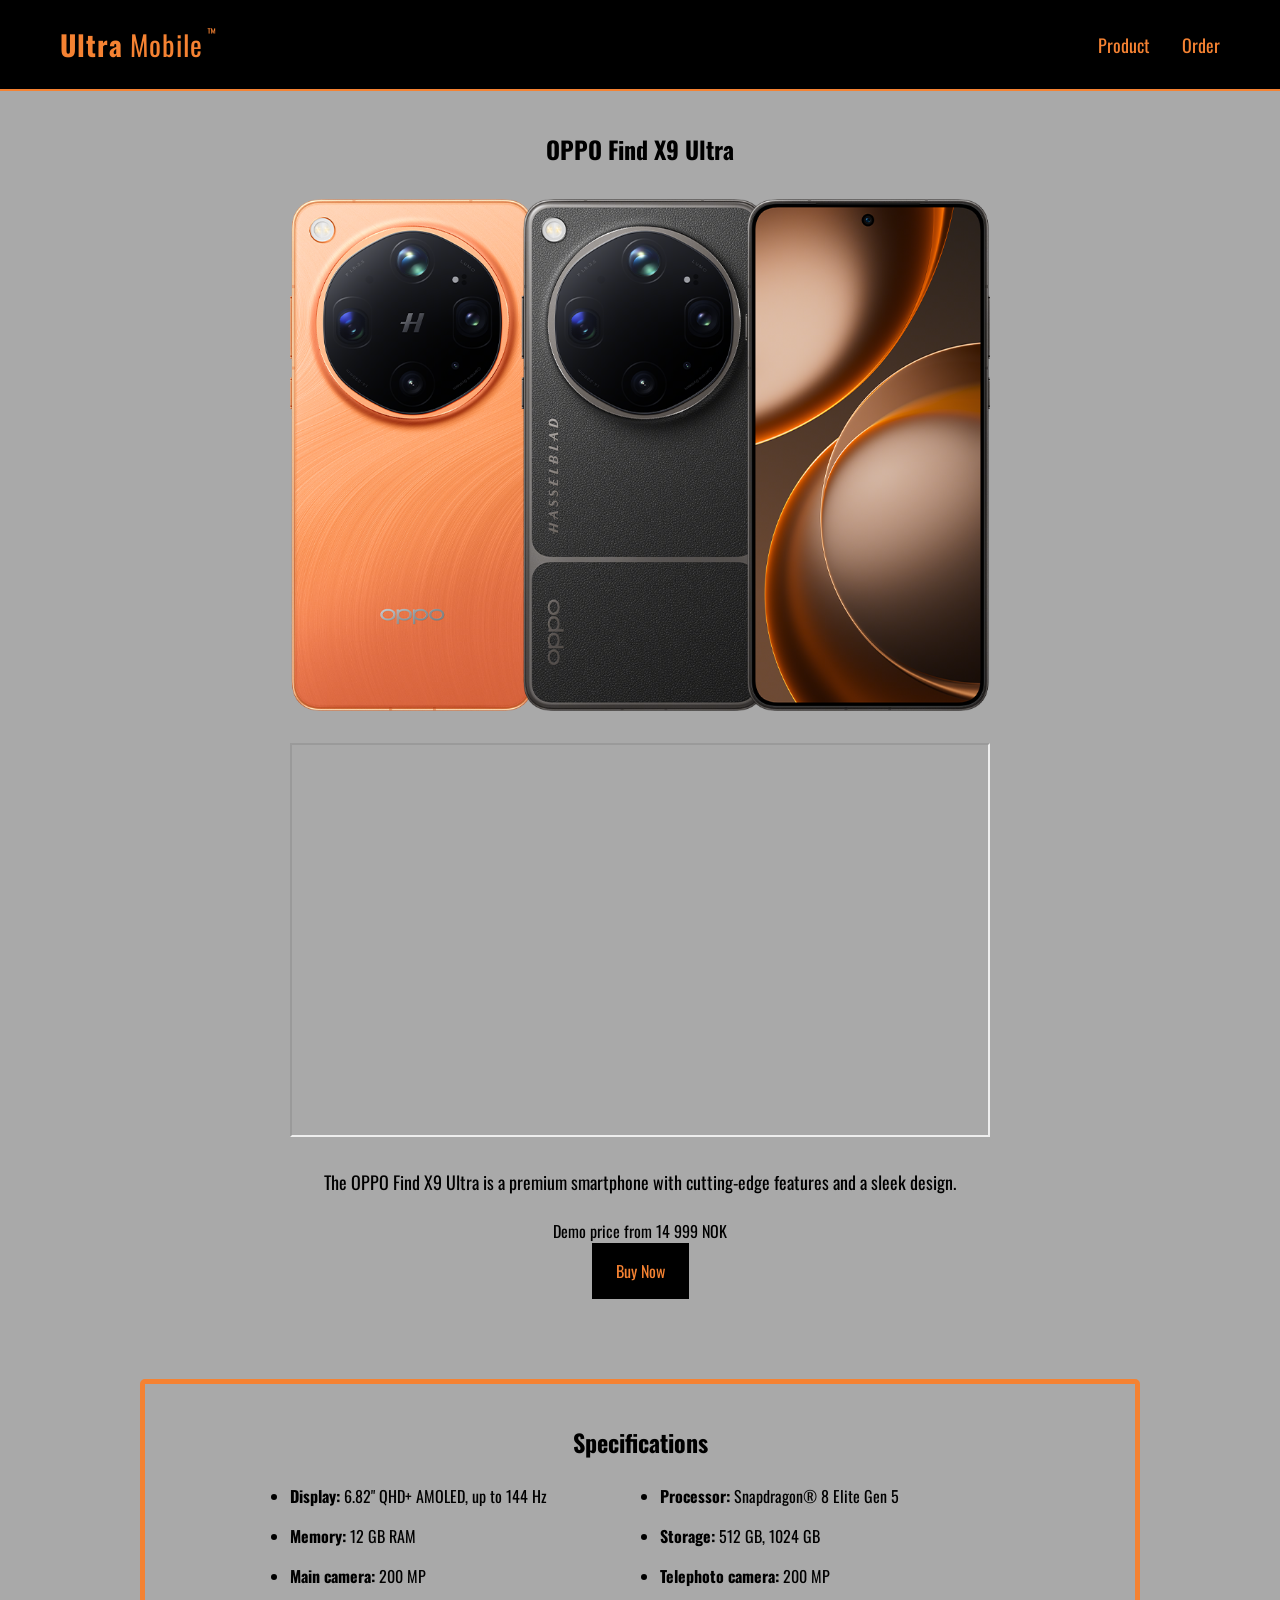
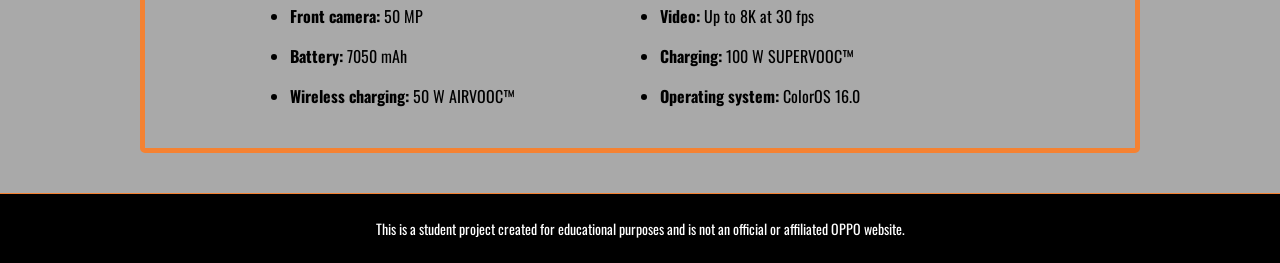
==== commit 060cd1e1: "Improve button hover contrast and replace iframe frameborder with CSS" ====
--- a/index.html
+++ b/index.html
@@ -49,7 +49,7 @@
           src="https://www.youtube.com/embed/SJoETX7-vs0"
           title="Your Next
           Camera Is Here | OPPO Find X9 Ultra"
-          frameborder="0"
+          border: 0;
           allow="
             accelerometer;
             autoplay;
--- a/css/styles.css
+++ b/css/styles.css
@@ -1,33 +1,3 @@
-/* CSS Variables */
-:root {
-  --primary-color: #f58232;
-  --black: #000000;
-  --dark-gray: darkgray;
-  --white: #ffffff;
-  --light-gray: #ddd;
-  --font-main: "Oswald", sans-serif;
-  --spacing-extra-small: 4px;
-  --spacing-small: 8px;
-  --spacing-medium: 16px;
-  --spacing-normal: 24px;
-  --spacing-big: 32px;
-  --spacing-large: 40px;
-  --spacing-extra-large: 60px;
-  --font-size-nav: 1.125rem; /*  18 px */
-  --font-size-logo: 1.75rem; /*  28 px */
-  --font-size-xs: 0.75rem; /* 12 px */
-  --font-size-small: 0.875rem; /* 14 px */
-  --font-size-base: 1rem; /* 16 px */
-  --font-size-description: 1.125rem; /* 18 px */
-  --font-size-logo-mobile: 1.375rem; /* 22 px */
-  --font-size-title: 1.875rem; /* 30 px */
-}
-/* Global Styles */
-* {
-  margin: 0;
-  padding: 0;
-  box-sizing: border-box;
-}
 body {
   font-family: var(--font-main);
   background-color: var(--dark-gray);
@@ -70,7 +40,8 @@
   text-decoration: none;
 }
 .buy-now:hover {
-  background-color: #444;
+  background-color: var(--black);
+  color: var(--white);
 }
 /* Specifications */
 .specifications {
@@ -185,6 +156,7 @@
 }
 .order button:hover {
   background-color: var(--primary-color);
+  color: var(--black);
 }
 
 /* Responsive Design */
